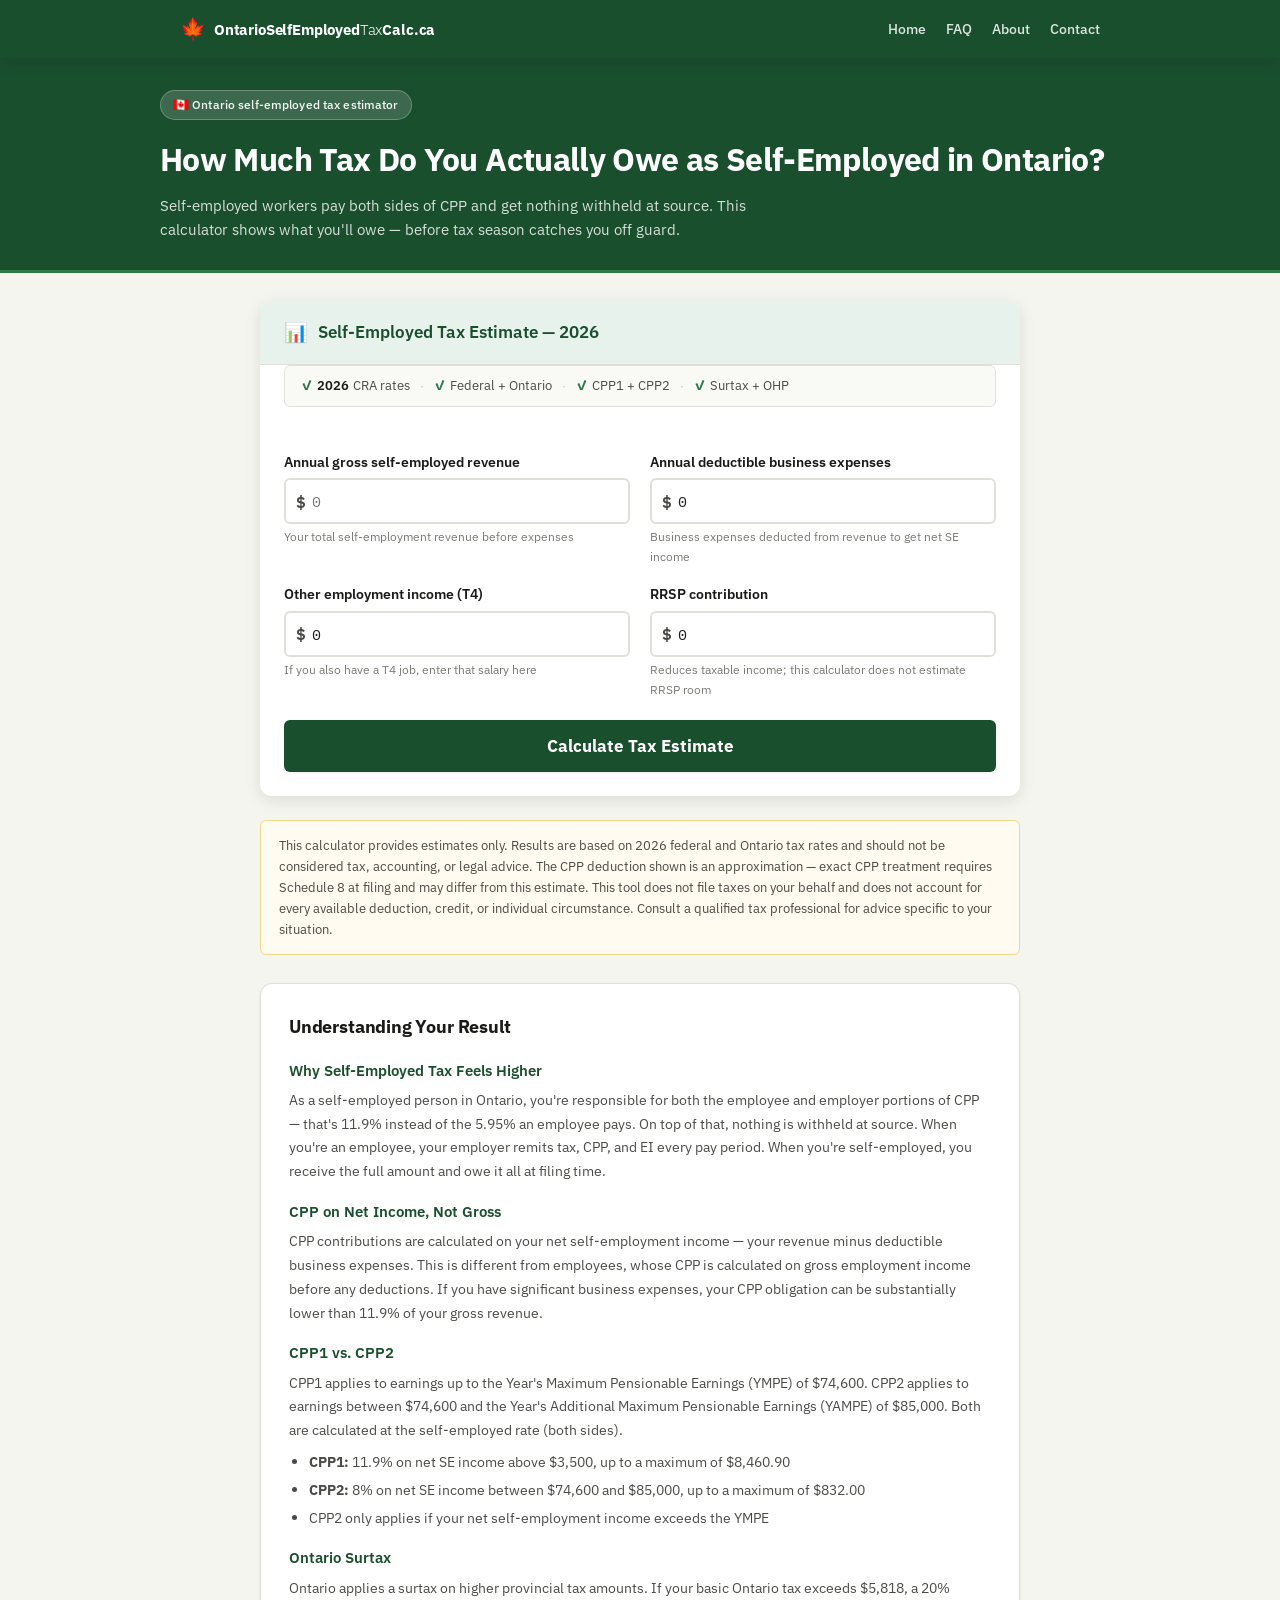
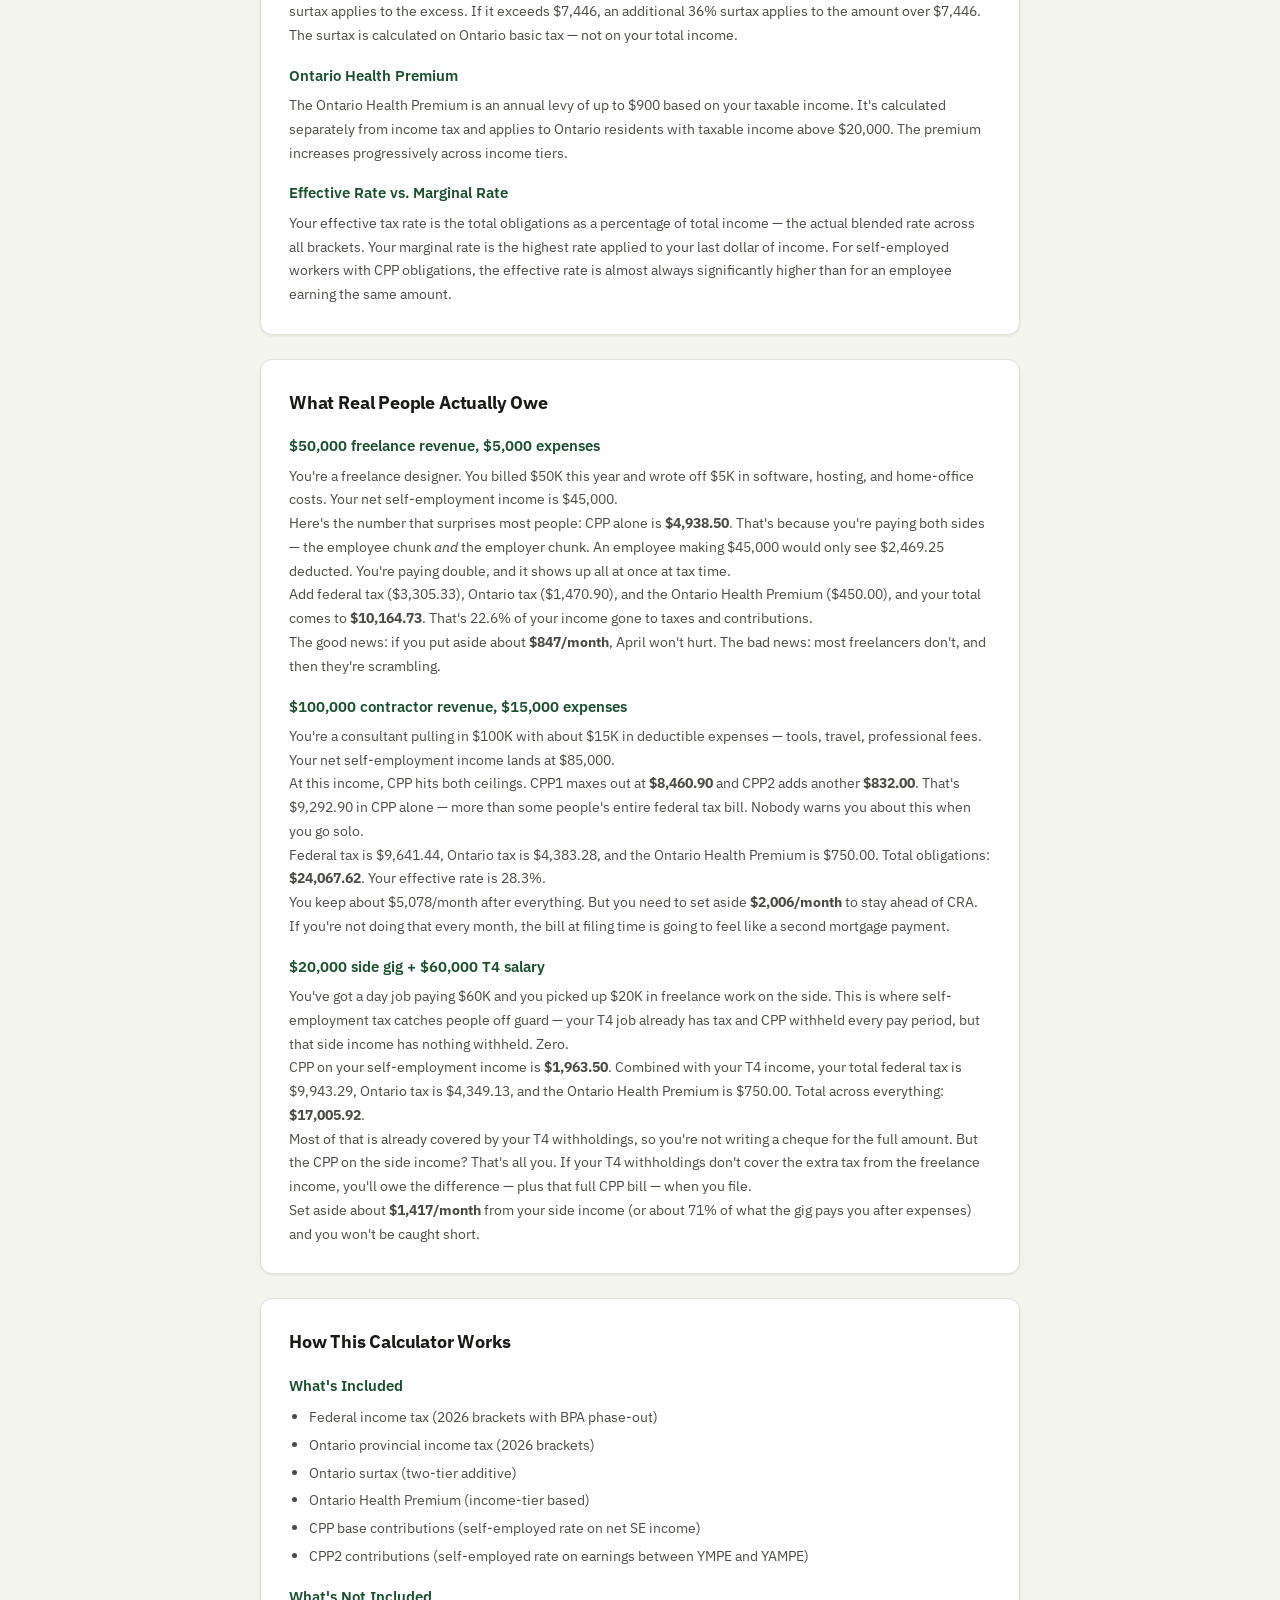
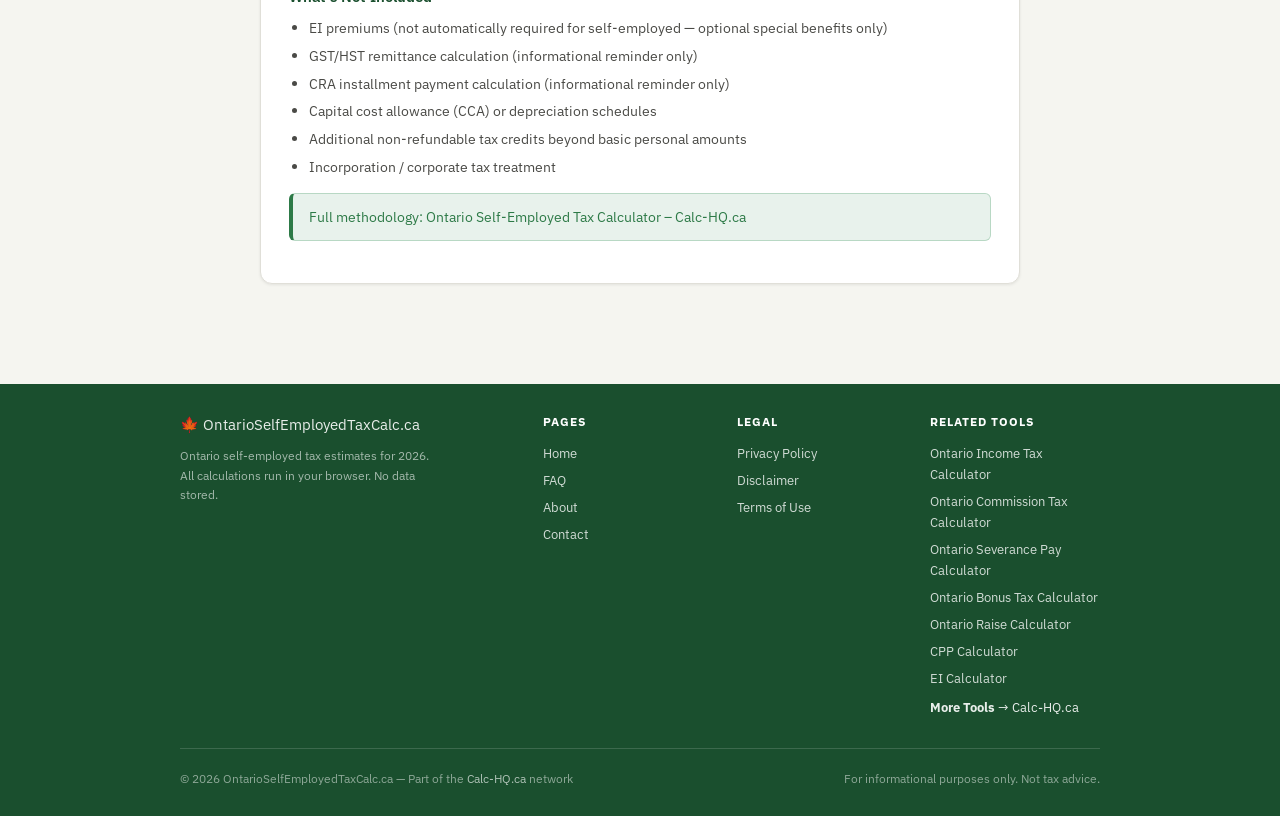
==== index.html @ 80883ee4 "Finalize self-employed calculator content and legal pages - Ontario self-employed tax calculator wit" ====
<!DOCTYPE html>
<html lang="en-CA">
<head>
  <meta charset="UTF-8">
  <meta name="viewport" content="width=device-width, initial-scale=1.0">
  <title>Ontario Self-Employed Tax Calculator 2026 — Federal + Ontario + CPP</title>
  <meta name="description" content="Estimate your total 2026 tax and CPP obligations as a self-employed Ontario resident. Includes federal tax, Ontario tax, Ontario Health Premium, surtax, CPP1, and CPP2.">
  <link rel="canonical" href="https://ontarioselfemployedtaxcalc.ca/">
  <link rel="preconnect" href="https://fonts.googleapis.com">
  <link rel="preconnect" href="https://fonts.gstatic.com" crossorigin>
  <link href="https://fonts.googleapis.com/css2?family=IBM+Plex+Sans:wght@300;400;500;600;700&family=IBM+Plex+Mono:wght@400;500;600&display=swap" rel="stylesheet">
  <link rel="stylesheet" href="css/style.css?v=1">
  <link rel="icon" href="data:image/svg+xml,<svg xmlns='http://www.w3.org/2000/svg' viewBox='0 0 100 100'><text y='.9em' font-size='90'>🍁</text></svg>">
  <script type="application/ld+json">
  {
    "@context": "https://schema.org",
    "@type": "WebApplication",
    "name": "Ontario Self-Employed Tax Calculator",
    "url": "https://ontarioselfemployedtaxcalc.ca",
    "description": "Estimate your total 2026 tax and CPP obligations as a self-employed Ontario resident. Includes federal tax, Ontario tax, Ontario Health Premium, surtax, CPP1, and CPP2.",
    "applicationCategory": "FinanceApplication",
    "operatingSystem": "Any",
    "browserRequirements": "Requires JavaScript",
    "offers": { "@type": "Offer", "price": "0", "priceCurrency": "CAD" },
    "creator": { "@type": "Organization", "name": "OntarioSelfEmployedTaxCalc.ca", "url": "https://ontarioselfemployedtaxcalc.ca" }
  }
  </script>
  <script async src="https://pagead2.googlesyndication.com/pagead/js/adsbygoogle.js?client=ca-pub-7744853829365165" crossorigin="anonymous"></script>
</head>
<body>

<!-- ─── Header ─────────────────────────────────────────────────────────── -->
<header class="site-header">
  <div class="header-inner">
    <a href="index.html" class="site-logo">
      <span class="logo-maple">🍁</span>
      <span class="logo-text">OntarioSelfEmployed<span>Tax</span>Calc.ca</span>
    </a>
    <nav class="site-nav" aria-label="Main navigation">
      <a href="index.html" class="active">Home</a>
      <a href="faq.html">FAQ</a>
      <a href="about.html">About</a>
      <a href="contact.html">Contact</a>
    </nav>
    <button class="hamburger" aria-label="Menu" aria-expanded="false">
      <span></span><span></span><span></span>
    </button>
  </div>
</header>

<!-- Mobile nav overlay -->
<div class="mobile-nav-overlay" id="mobile-overlay"></div>
<nav class="mobile-nav" id="mobile-nav">
  <a href="index.html">Home</a>
  <a href="faq.html">FAQ</a>
  <a href="about.html">About</a>
  <a href="contact.html">Contact</a>
</nav>

<!-- ─── Hero ───────────────────────────────────────────────────────────── -->
<section class="hero">
  <div class="hero-inner">
    <div class="hero-badge">🇨🇦 Ontario self-employed tax estimator</div>
    <h1>How Much Tax Do You Actually Owe as Self-Employed in Ontario?</h1>
    <p>Self-employed workers pay both sides of CPP and get nothing withheld at source. This calculator shows what you'll owe — before tax season catches you off guard.</p>
  </div>
</section>

<!-- ─── Main ────────────────────────────────────────────────────────────── -->
<main class="main-content">
  <div class="content-col">

    <!-- Calculator card -->
    <div class="calc-card">
      <div class="calc-header">
        <span class="calc-icon">📊</span>
        <h2>Self-Employed Tax Estimate — 2026</h2>
      </div>

      <div class="trust-strip">
        <span class="ts-item"><span>✓</span> <strong>2026</strong> CRA rates</span>
        <span class="ts-sep">·</span>
        <span class="ts-item"><span>✓</span> Federal + Ontario</span>
        <span class="ts-sep">·</span>
        <span class="ts-item"><span>✓</span> CPP1 + CPP2</span>
        <span class="ts-sep">·</span>
        <span class="ts-item"><span>✓</span> Surtax + OHP</span>
      </div>

      <div class="calc-body">
        <form id="calc-form" novalidate autocomplete="off">

          <div class="form-grid">

            <!-- Gross SE revenue -->
            <div class="field">
              <label for="gross-se">Annual gross self-employed revenue</label>
              <div class="input-wrap">
                <span class="input-prefix">$</span>
                <input type="number" id="gross-se" min="0" max="1000000" step="1" placeholder="0" inputmode="numeric" required>
              </div>
              <div class="hint">Your total self-employment revenue before expenses</div>
            </div>

            <!-- Business expenses -->
            <div class="field">
              <label for="expenses">Annual deductible business expenses</label>
              <div class="input-wrap">
                <span class="input-prefix">$</span>
                <input type="number" id="expenses" min="0" max="1000000" step="1" value="0" inputmode="numeric">
              </div>
              <div class="hint">Business expenses deducted from revenue to get net SE income</div>
            </div>

            <!-- Other employment income -->
            <div class="field">
              <label for="other-income">Other employment income (T4)</label>
              <div class="input-wrap">
                <span class="input-prefix">$</span>
                <input type="number" id="other-income" min="0" step="1" value="0" inputmode="numeric">
              </div>
              <div class="hint">If you also have a T4 job, enter that salary here</div>
            </div>

            <!-- RRSP contribution -->
            <div class="field">
              <label for="rrsp">RRSP contribution</label>
              <div class="input-wrap">
                <span class="input-prefix">$</span>
                <input type="number" id="rrsp" min="0" step="1" value="0" inputmode="numeric">
              </div>
              <div class="hint">Reduces taxable income; this calculator does not estimate RRSP room</div>
            </div>

          </div><!-- /form-grid -->

          <button type="submit" class="btn-calculate">Calculate Tax Estimate</button>

        </form>
      </div>
    </div><!-- /calc-card -->

    <!-- Ad unit -->
    <div class="ad-unit ad-inactive" aria-hidden="true">
      <ins class="adsbygoogle" data-ad-client="ca-pub-7744853829365165" data-ad-format="auto" data-full-width-responsive="true"></ins>
    </div>

    <!-- Results -->
    <div id="results" hidden aria-live="polite"></div>

    <!-- Reminders (GST/HST, installments) -->
    <div id="reminders" hidden></div>

    <!-- Disclaimer (near results) -->
    <div class="disclaimer-near-results">
      This calculator provides estimates only. Results are based on 2026 federal and Ontario tax rates and should not be considered tax, accounting, or legal advice. The CPP deduction shown is an approximation — exact CPP treatment requires Schedule 8 at filing and may differ from this estimate. This tool does not file taxes on your behalf and does not account for every available deduction, credit, or individual circumstance. Consult a qualified tax professional for advice specific to your situation.
    </div>

    <!-- Ad unit -->
    <div class="ad-unit ad-inactive" aria-hidden="true">
      <ins class="adsbygoogle" data-ad-client="ca-pub-7744853829365165" data-ad-format="auto" data-full-width-responsive="true"></ins>
    </div>

    <!-- Understanding Your Result -->
    <div class="info-section">
      <h2>Understanding Your Result</h2>

      <h3>Why Self-Employed Tax Feels Higher</h3>
      <p>As a self-employed person in Ontario, you're responsible for both the employee and employer portions of CPP — that's 11.9% instead of the 5.95% an employee pays. On top of that, nothing is withheld at source. When you're an employee, your employer remits tax, CPP, and EI every pay period. When you're self-employed, you receive the full amount and owe it all at filing time.</p>

      <h3>CPP on Net Income, Not Gross</h3>
      <p>CPP contributions are calculated on your net self-employment income — your revenue minus deductible business expenses. This is different from employees, whose CPP is calculated on gross employment income before any deductions. If you have significant business expenses, your CPP obligation can be substantially lower than 11.9% of your gross revenue.</p>

      <h3>CPP1 vs. CPP2</h3>
      <p>CPP1 applies to earnings up to the Year's Maximum Pensionable Earnings (YMPE) of $74,600. CPP2 applies to earnings between $74,600 and the Year's Additional Maximum Pensionable Earnings (YAMPE) of $85,000. Both are calculated at the self-employed rate (both sides).</p>
      <ul>
        <li><strong>CPP1:</strong> 11.9% on net SE income above $3,500, up to a maximum of $8,460.90</li>
        <li><strong>CPP2:</strong> 8% on net SE income between $74,600 and $85,000, up to a maximum of $832.00</li>
        <li>CPP2 only applies if your net self-employment income exceeds the YMPE</li>
      </ul>

      <h3>Ontario Surtax</h3>
      <p>Ontario applies a surtax on higher provincial tax amounts. If your basic Ontario tax exceeds $5,818, a 20% surtax applies to the excess. If it exceeds $7,446, an additional 36% surtax applies to the amount over $7,446. The surtax is calculated on Ontario basic tax — not on your total income.</p>

      <h3>Ontario Health Premium</h3>
      <p>The Ontario Health Premium is an annual levy of up to $900 based on your taxable income. It's calculated separately from income tax and applies to Ontario residents with taxable income above $20,000. The premium increases progressively across income tiers.</p>

      <h3>Effective Rate vs. Marginal Rate</h3>
      <p>Your effective tax rate is the total obligations as a percentage of total income — the actual blended rate across all brackets. Your marginal rate is the highest rate applied to your last dollar of income. For self-employed workers with CPP obligations, the effective rate is almost always significantly higher than for an employee earning the same amount.</p>
    </div>

    <!-- Ad unit -->
    <div class="ad-unit ad-inactive" aria-hidden="true">
      <ins class="adsbygoogle" data-ad-client="ca-pub-7744853829365165" data-ad-format="auto" data-full-width-responsive="true"></ins>
    </div>

    <!-- Example Calculations -->
    <div class="info-section">
      <h2>What Real People Actually Owe</h2>

      <h3>$50,000 freelance revenue, $5,000 expenses</h3>
      <p>You're a freelance designer. You billed $50K this year and wrote off $5K in software, hosting, and home-office costs. Your net self-employment income is $45,000.</p>
      <p>Here's the number that surprises most people: CPP alone is <strong>$4,938.50</strong>. That's because you're paying both sides — the employee chunk <em>and</em> the employer chunk. An employee making $45,000 would only see $2,469.25 deducted. You're paying double, and it shows up all at once at tax time.</p>
      <p>Add federal tax ($3,305.33), Ontario tax ($1,470.90), and the Ontario Health Premium ($450.00), and your total comes to <strong>$10,164.73</strong>. That's 22.6% of your income gone to taxes and contributions.</p>
      <p>The good news: if you put aside about <strong>$847/month</strong>, April won't hurt. The bad news: most freelancers don't, and then they're scrambling.</p>

      <h3>$100,000 contractor revenue, $15,000 expenses</h3>
      <p>You're a consultant pulling in $100K with about $15K in deductible expenses — tools, travel, professional fees. Your net self-employment income lands at $85,000.</p>
      <p>At this income, CPP hits both ceilings. CPP1 maxes out at <strong>$8,460.90</strong> and CPP2 adds another <strong>$832.00</strong>. That's $9,292.90 in CPP alone — more than some people's entire federal tax bill. Nobody warns you about this when you go solo.</p>
      <p>Federal tax is $9,641.44, Ontario tax is $4,383.28, and the Ontario Health Premium is $750.00. Total obligations: <strong>$24,067.62</strong>. Your effective rate is 28.3%.</p>
      <p>You keep about $5,078/month after everything. But you need to set aside <strong>$2,006/month</strong> to stay ahead of CRA. If you're not doing that every month, the bill at filing time is going to feel like a second mortgage payment.</p>

      <h3>$20,000 side gig + $60,000 T4 salary</h3>
      <p>You've got a day job paying $60K and you picked up $20K in freelance work on the side. This is where self-employment tax catches people off guard — your T4 job already has tax and CPP withheld every pay period, but that side income has nothing withheld. Zero.</p>
      <p>CPP on your self-employment income is <strong>$1,963.50</strong>. Combined with your T4 income, your total federal tax is $9,943.29, Ontario tax is $4,349.13, and the Ontario Health Premium is $750.00. Total across everything: <strong>$17,005.92</strong>.</p>
      <p>Most of that is already covered by your T4 withholdings, so you're not writing a cheque for the full amount. But the CPP on the side income? That's all you. If your T4 withholdings don't cover the extra tax from the freelance income, you'll owe the difference — plus that full CPP bill — when you file.</p>
      <p>Set aside about <strong>$1,417/month</strong> from your side income (or about 71% of what the gig pays you after expenses) and you won't be caught short.</p>
    </div>

    <!-- About / methodology -->
    <div class="info-section">
      <h2>How This Calculator Works</h2>

      <h3>What's Included</h3>
      <ul>
        <li>Federal income tax (2026 brackets with BPA phase-out)</li>
        <li>Ontario provincial income tax (2026 brackets)</li>
        <li>Ontario surtax (two-tier additive)</li>
        <li>Ontario Health Premium (income-tier based)</li>
        <li>CPP base contributions (self-employed rate on net SE income)</li>
        <li>CPP2 contributions (self-employed rate on earnings between YMPE and YAMPE)</li>
      </ul>

      <h3>What's Not Included</h3>
      <ul>
        <li>EI premiums (not automatically required for self-employed — optional special benefits only)</li>
        <li>GST/HST remittance calculation (informational reminder only)</li>
        <li>CRA installment payment calculation (informational reminder only)</li>
        <li>Capital cost allowance (CCA) or depreciation schedules</li>
        <li>Additional non-refundable tax credits beyond basic personal amounts</li>
        <li>Incorporation / corporate tax treatment</li>
      </ul>

      <div class="info-box">
        <a href="https://calc-hq.ca/methodology/">Full methodology: Ontario Self-Employed Tax Calculator – Calc-HQ.ca</a>
      </div>
    </div>

  </div><!-- /content-col -->
</main>

<!-- ─── Footer ──────────────────────────────────────────────────────────── -->
<footer class="site-footer">
  <div class="container">
    <div class="footer-grid">
      <div class="footer-brand">
        <div class="logo">🍁 OntarioSelfEmployedTaxCalc.ca</div>
        <p>Ontario self-employed tax estimates for 2026. All calculations run in your browser. No data stored.</p>
      </div>
      <div class="footer-col">
        <h4>PAGES</h4>
        <a href="index.html">Home</a>
        <a href="faq.html">FAQ</a>
        <a href="about.html">About</a>
        <a href="contact.html">Contact</a>
      </div>
      <div class="footer-col">
        <h4>LEGAL</h4>
        <a href="privacy.html">Privacy Policy</a>
        <a href="legal.html">Disclaimer</a>
        <a href="terms.html">Terms of Use</a>
      </div>
      <div class="footer-col">
        <h4>RELATED TOOLS</h4>
        <div id="related-tools"></div>
        <a href="https://calc-hq.ca/" class="more-tools-link" rel="noopener"><strong>More Tools</strong> → Calc-HQ.ca</a>
      </div>
    </div>
    <div class="footer-bottom">
      <span>© 2026 OntarioSelfEmployedTaxCalc.ca — Part of the <a href="https://calc-hq.ca/" rel="noopener">Calc-HQ.ca</a> network</span>
      <span>For informational purposes only. Not tax advice.</span>
    </div>
  </div>
</footer>

<script src="js/config.js"></script>
<script src="js/calculator.js"></script>
<script src="js/network.js"></script>

<!-- Hamburger menu logic -->
<script>
(function() {
  var hamburger = document.querySelector('.hamburger');
  var mobileNav = document.getElementById('mobile-nav');
  var overlay = document.getElementById('mobile-overlay');

  function toggleMenu() {
    var isOpen = hamburger.classList.toggle('active');
    mobileNav.classList.toggle('active', isOpen);
    overlay.classList.toggle('active', isOpen);
    hamburger.setAttribute('aria-expanded', String(isOpen));
    document.body.style.overflow = isOpen ? 'hidden' : '';
  }

  function closeMenu() {
    hamburger.classList.remove('active');
    mobileNav.classList.remove('active');
    overlay.classList.remove('active');
    hamburger.setAttribute('aria-expanded', 'false');
    document.body.style.overflow = '';
  }

  if (hamburger) {
    hamburger.addEventListener('click', toggleMenu);
  }
  if (overlay) {
    overlay.addEventListener('click', closeMenu);
  }
  if (mobileNav) {
    mobileNav.querySelectorAll('a').forEach(function(a) {
      a.addEventListener('click', closeMenu);
    });
  }
})();
</script>

</body>
</html>
---- css/style.css ----
/* ─── Design tokens ──────────────────────────────────────────────────────── */
:root {
  --bg:           #f5f5f0;
  --surface:      #ffffff;
  --surface-2:    #f9f9f6;
  --border:       #e0dfd8;
  --border-2:     #c8c7be;
  --text-primary: #1a1a18;
  --text-secondary:#4a4a46;
  --text-muted:   #7a7a74;
  --accent:       #1a4f2e;
  --accent-light: #e8f2ec;
  --accent-mid:   #2d7a47;
  --accent-hover: #153d24;
  --red:          #c0392b;
  --amber:        #c47a00;
  --radius:       6px;
  --radius-lg:    12px;
  --shadow-sm:    0 1px 3px rgba(0,0,0,0.08);
  --shadow:       0 4px 16px rgba(0,0,0,0.10);
  --shadow-lg:    0 8px 32px rgba(0,0,0,0.12);
  --max-width:    960px;
  --content-width: 760px;
}

/* ─── Reset ──────────────────────────────────────────────────────────────── */
*, *::before, *::after { box-sizing: border-box; margin: 0; padding: 0; }
html {
  font-size: 16px;
  scroll-behavior: smooth;
  max-width: 100%;
}
body {
  font-family: 'IBM Plex Sans', system-ui, sans-serif;
  background: var(--bg);
  color: var(--text-primary);
  line-height: 1.6;
  -webkit-font-smoothing: antialiased;
  max-width: 100%;
}
a { color: var(--accent-mid); text-decoration: none; }
a:hover { color: var(--accent-hover); text-decoration: underline; }
img, svg { display: block; max-width: 100%; }
table, pre, code, textarea, input { max-width: 100%; }

/* ─── Layout ─────────────────────────────────────────────────────────────── */
.container {
  max-width: var(--max-width);
  margin: 0 auto;
  padding: 0 20px;
}

/* ─── Page body (support pages) ─────────────────────────────────────────── */
.page-body {
  max-width: var(--content-width, 760px);
  margin: 32px auto;
  padding: 0 24px;
}
.page-body h2 {
  font-size: 1.1rem;
  font-weight: 700;
  color: var(--text-primary);
  margin: 28px 0 10px;
  letter-spacing: -0.01em;
}
.page-body h2:first-child { margin-top: 0; }
.page-body h3 {
  font-size: 0.95rem;
  font-weight: 600;
  color: var(--accent);
  margin: 18px 0 8px;
}
.page-body p {
  font-size: 0.9rem;
  color: var(--text-secondary);
  margin-bottom: 12px;
  line-height: 1.7;
}
.page-body ul, .page-body ol {
  padding-left: 20px;
  margin-bottom: 12px;
}
.page-body li {
  font-size: 0.9rem;
  color: var(--text-secondary);
  margin-bottom: 5px;
  line-height: 1.6;
}

/* ─── Header ─────────────────────────────────────────────────────────────── */
.site-header {
  background: var(--accent);
  color: #fff;
  height: 58px;
  position: sticky;
  top: 0;
  z-index: 100;
  box-shadow: var(--shadow);
}
.header-inner {
  max-width: var(--max-width);
  margin: 0 auto;
  padding: 0 20px;
  display: flex;
  align-items: center;
  justify-content: space-between;
  height: 100%;
}
.site-logo {
  display: flex;
  align-items: center;
  gap: 8px;
  color: #fff;
  font-weight: 700;
  font-size: 1rem;
  letter-spacing: -0.01em;
  text-decoration: none;
}
.site-logo:hover { color: rgba(255,255,255,0.85); text-decoration: none; }
.logo-maple { font-size: 1.3rem; line-height: 1; }
.logo-text { font-size: 0.95rem; font-weight: 700; }
.logo-text span { font-weight: 300; }
.site-nav {
  display: flex;
  align-items: center;
  gap: 20px;
}
.site-nav a {
  color: rgba(255,255,255,0.85);
  font-size: 0.875rem;
  font-weight: 500;
  text-decoration: none;
  transition: color 0.15s;
}
.site-nav a:hover { color: #fff; text-decoration: none; }

/* ─── Hamburger / Mobile Nav ────────────────────────────────────────────── */
.hamburger {
  display: none;
  background: none;
  border: none;
  cursor: pointer;
  padding: 8px;
  z-index: 110;
}
.hamburger span {
  display: block;
  width: 24px;
  height: 2px;
  background: #fff;
  border-radius: 2px;
  transition: transform 0.3s, opacity 0.3s;
}
.hamburger span + span { margin-top: 6px; }
.hamburger.active span:nth-child(1) { transform: translateY(8px) rotate(45deg); }
.hamburger.active span:nth-child(2) { opacity: 0; }
.hamburger.active span:nth-child(3) { transform: translateY(-8px) rotate(-45deg); }

.mobile-nav-overlay {
  display: none;
  position: fixed;
  top: 58px;
  left: 0;
  right: 0;
  bottom: 0;
  background: rgba(0,0,0,0.5);
  z-index: 99;
  opacity: 0;
  transition: opacity 0.3s;
}
.mobile-nav-overlay.active {
  display: block;
  opacity: 1;
}
.mobile-nav {
  display: none;
  position: fixed;
  top: 58px;
  right: 0;
  width: 260px;
  max-width: 80vw;
  height: calc(100vh - 58px);
  background: var(--accent);
  z-index: 105;
  padding: 20px;
  transform: translateX(100%);
  transition: transform 0.3s ease;
  overflow-y: auto;
}
.mobile-nav.active {
  display: block;
  transform: translateX(0);
}
.mobile-nav a {
  display: block;
  color: rgba(255,255,255,0.85);
  font-size: 1rem;
  font-weight: 500;
  padding: 12px 0;
  border-bottom: 1px solid rgba(255,255,255,0.15);
  text-decoration: none;
  transition: color 0.15s;
}
.mobile-nav a:hover { color: #fff; }

/* ─── Hero ───────────────────────────────────────────────────────────────── */
.hero {
  background: var(--accent);
  color: #fff;
  padding: 32px 20px 28px;
  border-bottom: 3px solid var(--accent-mid);
}
.hero-inner {
  max-width: var(--max-width);
  margin: 0 auto;
}
.hero h1 {
  font-size: clamp(1.4rem, 4vw, 2rem);
  font-weight: 700;
  letter-spacing: -0.02em;
  margin-bottom: 8px;
}
.hero p {
  color: rgba(255,255,255,0.82);
  font-size: 0.95rem;
  max-width: 620px;
}
.hero-badge {
  display: inline-flex;
  align-items: center;
  gap: 6px;
  background: rgba(255,255,255,0.15);
  border: 1px solid rgba(255,255,255,0.25);
  border-radius: 20px;
  padding: 4px 12px;
  font-size: 0.78rem;
  font-weight: 500;
  letter-spacing: 0.01em;
  margin-bottom: 14px;
  color: rgba(255,255,255,0.95);
}

/* Hero for inner pages */
.page-hero {
  background: var(--accent);
  color: #fff;
  padding: 28px 0 24px;
  border-bottom: 3px solid var(--accent-mid);
}
.page-hero h1 {
  font-size: clamp(1.3rem, 3.5vw, 1.8rem);
  font-weight: 700;
  letter-spacing: -0.02em;
  margin-bottom: 6px;
}
.page-hero p {
  color: rgba(255,255,255,0.82);
  font-size: 0.9rem;
}

/* ─── Main content area ──────────────────────────────────────────────────── */
.main-content {
  max-width: var(--max-width);
  margin: 0 auto;
  padding: 28px 20px 56px;
}
.content-col {
  max-width: 760px;
  margin: 0 auto;
}

/* ─── Calculator card ────────────────────────────────────────────────────── */
.calc-card {
  background: var(--surface);
  border-radius: var(--radius-lg);
  box-shadow: var(--shadow);
  margin-bottom: 24px;
  overflow: hidden;
}
.calc-header {
  background: var(--accent-light);
  border-bottom: 1px solid var(--border);
  padding: 16px 24px;
  display: flex;
  align-items: center;
  gap: 10px;
}
.calc-header h2 {
  font-size: 1.05rem;
  font-weight: 600;
  color: var(--accent);
  margin: 0;
}
.calc-icon { font-size: 1.2rem; }
.calc-body {
  padding: 24px;
}

/* ─── Form ───────────────────────────────────────────────────────────────── */
.form-grid {
  display: grid;
  grid-template-columns: 1fr 1fr;
  gap: 16px 20px;
  margin-bottom: 20px;
}
.field-full { grid-column: 1 / -1; }

.field label {
  display: block;
  font-size: 0.875rem;
  font-weight: 600;
  color: var(--text-primary);
  margin-bottom: 5px;
}
.field .hint {
  font-size: 0.78rem;
  color: var(--text-muted);
  margin-top: 3px;
}
.input-wrap {
  position: relative;
  display: flex;
  align-items: center;
}
.input-prefix {
  position: absolute;
  left: 12px;
  font-size: 1rem;
  font-weight: 600;
  color: var(--text-secondary);
  font-family: 'IBM Plex Mono', monospace;
  pointer-events: none;
  user-select: none;
}
.input-wrap input[type="number"],
.input-wrap input[type="text"] {
  width: 100%;
  padding: 11px 12px 11px 26px;
  border: 2px solid var(--border);
  border-radius: var(--radius);
  font-family: 'IBM Plex Mono', monospace;
  font-size: 0.95rem;
  color: var(--text-primary);
  background: var(--surface);
  transition: border-color 0.15s, box-shadow 0.15s;
  -moz-appearance: textfield;
}
.input-wrap input[type="number"]::-webkit-outer-spin-button,
.input-wrap input[type="number"]::-webkit-inner-spin-button { -webkit-appearance: none; }
.input-wrap input:focus {
  outline: none;
  border-color: var(--accent-mid);
  box-shadow: 0 0 0 3px rgba(45,122,71,0.12);
}
select {
  width: 100%;
  padding: 11px 12px;
  border: 2px solid var(--border);
  border-radius: var(--radius);
  font-family: 'IBM Plex Sans', sans-serif;
  font-size: 0.9rem;
  color: var(--text-primary);
  background: var(--surface);
  cursor: pointer;
  transition: border-color 0.15s, box-shadow 0.15s;
}
select:focus {
  outline: none;
  border-color: var(--accent-mid);
  box-shadow: 0 0 0 3px rgba(45,122,71,0.12);
}

/* Calculate button */
.btn-calculate {
  width: 100%;
  padding: 15px 24px;
  background: var(--accent);
  color: #fff;
  border: none;
  border-radius: var(--radius);
  font-family: 'IBM Plex Sans', sans-serif;
  font-size: 1.05rem;
  font-weight: 700;
  cursor: pointer;
  box-shadow: var(--shadow-sm);
  transition: background 0.15s, box-shadow 0.15s;
}
.btn-calculate:hover {
  background: var(--accent-hover);
  box-shadow: var(--shadow);
}
.btn-calculate:active { transform: translateY(1px); }

/* ─── Trust strip (inside calc-card) ────────────────────────────────────── */
.trust-strip {
  display: flex;
  flex-wrap: wrap;
  align-items: center;
  gap: 6px 10px;
  background: var(--surface-2);
  border: 1px solid var(--border);
  border-radius: var(--radius);
  padding: 10px 16px;
  margin: 0 24px 20px;
  font-size: 0.8rem;
  color: var(--text-secondary);
}
.ts-item { display: flex; align-items: center; gap: 4px; }
.ts-item span { color: var(--accent-mid); font-weight: 700; }
.ts-item strong { font-weight: 600; color: var(--text-primary); }
.ts-sep { color: var(--border-2); font-size: 0.75rem; }

/* ─── Results ────────────────────────────────────────────────────────────── */
#results {
  background: var(--surface);
  border-radius: var(--radius-lg);
  box-shadow: var(--shadow);
  margin-bottom: 28px;
  overflow: hidden;
}
.results-inner { padding: 24px; }
.results-title {
  font-size: 1rem;
  font-weight: 700;
  color: var(--accent);
  margin-bottom: 16px;
}
.result-table {
  border: 1px solid var(--border);
  border-radius: var(--radius);
  overflow: hidden;
  margin-bottom: 16px;
}
.result-row {
  display: flex;
  justify-content: space-between;
  align-items: center;
  padding: 10px 16px;
  border-bottom: 1px solid var(--border);
  font-size: 0.9rem;
}
.result-row:last-child { border-bottom: none; }
.result-row small {
  font-weight: 400;
  color: var(--text-muted);
  font-size: 0.78rem;
  display: block;
  margin-top: 2px;
}
.result-row.result-bold {
  background: var(--accent-light);
  font-weight: 600;
}
.result-row.result-highlight {
  background: var(--accent);
  color: #fff;
  font-weight: 600;
}
.result-row.result-highlight .rr-value { color: #fff; }
.result-row.result-highlight small { color: rgba(255,255,255,0.7); }
.rr-value {
  font-family: 'IBM Plex Mono', monospace;
  font-size: 0.95rem;
  font-weight: 600;
  color: var(--text-primary);
  white-space: nowrap;
}

/* Rate blocks */
.rate-blocks {
  display: grid;
  grid-template-columns: 1fr 1fr;
  gap: 12px;
  margin-bottom: 16px;
}
.rate-block {
  background: var(--surface-2);
  border: 1px solid var(--border);
  border-radius: var(--radius);
  padding: 12px 14px;
}
.rate-label {
  font-size: 0.78rem;
  font-weight: 600;
  color: var(--text-secondary);
  text-transform: uppercase;
  letter-spacing: 0.04em;
  margin-bottom: 4px;
}
.rate-value {
  font-family: 'IBM Plex Mono', monospace;
  font-size: 1.4rem;
  font-weight: 700;
  color: var(--accent);
  white-space: nowrap;
}
.rate-sub {
  font-size: 0.73rem;
  color: var(--text-muted);
  margin-top: 2px;
}

/* ─── CPP Callout ─────────────────────────────────────────────────────────── */
.cpp-callout {
  background: #fff8e1;
  border: 1px solid #f0d98a;
  border-left: 4px solid var(--amber);
  border-radius: var(--radius);
  padding: 16px 20px;
  font-size: 0.88rem;
  color: var(--text-secondary);
  line-height: 1.65;
  margin-top: 4px;
}
.cpp-callout strong {
  color: var(--amber);
  font-weight: 700;
}

/* ─── Reminders ──────────────────────────────────────────────────────────── */
.reminder-block {
  border-radius: var(--radius);
  padding: 12px 16px;
  font-size: 0.85rem;
  color: var(--text-secondary);
  line-height: 1.6;
  margin-bottom: 12px;
}
.reminder-amber {
  background: #fff8e1;
  border: 1px solid #f0d98a;
  border-left: 4px solid var(--amber);
}
.reminder-amber strong { color: var(--amber); }
.reminder-info {
  background: var(--accent-light);
  border: 1px solid #b8d8c4;
  border-left: 4px solid var(--accent-mid);
}
.reminder-info strong { color: var(--accent-mid); }

/* Error message */
.error-msg {
  padding: 14px 16px;
  background: #fff5f5;
  border: 1px solid #f5c6cb;
  border-radius: var(--radius);
  color: var(--red);
  font-size: 0.875rem;
}

/* ─── Disclaimer (near results) ─────────────────────────────────────────── */
.disclaimer-near-results {
  background: #fffbf0;
  border: 1px solid #f0d98a;
  border-radius: var(--radius);
  padding: 14px 18px;
  font-size: 0.8rem;
  color: var(--text-secondary);
  line-height: 1.65;
  margin-bottom: 28px;
}

/* ─── Ad Units ──────────────────────────────────────────────────────────── */
.ad-unit { margin: 20px 0; min-height: 0; }
.ad-inactive { display: none; }

/* ─── Info / methodology sections ────────────────────────────────────────── */
.info-section {
  background: var(--surface);
  border: 1px solid var(--border);
  border-radius: var(--radius-lg);
  padding: 28px;
  margin-bottom: 24px;
  box-shadow: var(--shadow-sm);
}
.info-section h2 {
  font-size: 1.15rem;
  font-weight: 700;
  color: var(--text-primary);
  letter-spacing: -0.01em;
  margin-bottom: 12px;
}
.info-section h3 {
  font-size: 0.95rem;
  font-weight: 600;
  color: var(--accent);
  margin: 16px 0 6px;
}
.info-section p, .info-section li {
  font-size: 0.9rem;
  color: var(--text-secondary);
  line-height: 1.65;
}
.info-section ul, .info-section ol {
  margin: 8px 0 8px 20px;
}
.info-section li { margin-bottom: 4px; }

.info-box {
  background: var(--accent-light);
  border: 1px solid #b8d8c4;
  border-left: 4px solid var(--accent-mid);
  border-radius: var(--radius);
  padding: 12px 16px;
  font-size: 0.875rem;
  color: var(--text-secondary);
  margin: 14px 0;
}

.formula {
  background: var(--surface-2);
  border-left: 3px solid var(--accent-mid);
  padding: 10px 16px;
  border-radius: 0 var(--radius) var(--radius) 0;
  font-family: 'IBM Plex Mono', monospace;
  font-size: 0.82rem;
  color: var(--text-secondary);
  margin: 10px 0;
  overflow-x: auto;
}

/* ─── Page content (about, faq, etc.) ───────────────────────────────────── */
.page-content {
  padding: 32px 20px 56px;
}
.page-content h2 {
  font-size: 1.15rem;
  font-weight: 700;
  color: var(--text-primary);
  margin: 24px 0 8px;
}
.page-content h2:first-child { margin-top: 0; }
.page-content h3 {
  font-size: 0.95rem;
  font-weight: 600;
  color: var(--accent);
  margin: 18px 0 6px;
}
.page-content p {
  font-size: 0.92rem;
  color: var(--text-secondary);
  line-height: 1.7;
  margin-bottom: 12px;
}
.page-content ul, .page-content ol {
  margin: 8px 0 12px 20px;
  font-size: 0.92rem;
  color: var(--text-secondary);
  line-height: 1.7;
}
.page-content li { margin-bottom: 4px; }
.page-content a { color: var(--accent-mid); }
.page-content a:hover { color: var(--accent-hover); }

/* FAQ accordion */
.faq-item {
  border: 1px solid var(--border);
  border-radius: var(--radius);
  margin-bottom: 8px;
  overflow: hidden;
}
.faq-q {
  width: 100%;
  text-align: left;
  background: var(--surface);
  border: none;
  padding: 14px 16px;
  font-family: 'IBM Plex Sans', sans-serif;
  font-size: 0.92rem;
  font-weight: 600;
  color: var(--text-primary);
  cursor: pointer;
  display: flex;
  justify-content: space-between;
  align-items: center;
  transition: background 0.15s;
}
.faq-q:hover { background: var(--accent-light); }
.faq-q[aria-expanded="true"] { background: var(--accent-light); color: var(--accent); }
.faq-icon { font-size: 0.75rem; color: var(--text-muted); transition: transform 0.2s; }
.faq-q[aria-expanded="true"] .faq-icon { transform: rotate(90deg); }
.faq-a {
  padding: 0 16px;
  max-height: 0;
  overflow: hidden;
  transition: max-height 0.25s ease, padding 0.2s;
}
.faq-a.open {
  padding: 12px 16px 16px;
  max-height: 800px;
}
.faq-a p, .faq-a ul { font-size: 0.88rem; color: var(--text-secondary); }
.faq-a ul { margin-left: 18px; margin-top: 6px; }

/* ─── Contact form ───────────────────────────────────────────────────────── */
.contact-form {
  background: var(--surface);
  border: 1px solid var(--border);
  border-radius: var(--radius-lg);
  padding: 24px;
  margin: 20px 0 28px;
  display: flex;
  flex-direction: column;
  gap: 16px;
}
.contact-form .field label {
  display: block;
  font-size: 0.875rem;
  font-weight: 600;
  color: var(--text-primary);
  margin-bottom: 5px;
}
.contact-form input,
.contact-form textarea {
  width: 100%;
  padding: 11px 14px;
  border: 2px solid var(--border);
  border-radius: var(--radius);
  font-family: 'IBM Plex Sans', sans-serif;
  font-size: 0.9rem;
  color: var(--text-primary);
  background: var(--surface);
  transition: border-color 0.15s, box-shadow 0.15s;
}
.contact-form input:focus,
.contact-form textarea:focus {
  outline: none;
  border-color: var(--accent-mid);
  box-shadow: 0 0 0 3px rgba(45,122,71,0.12);
}
.contact-form textarea {
  min-height: 110px;
  resize: vertical;
}
.calc-btn {
  display: inline-block;
  padding: 13px 28px;
  background: var(--accent);
  color: #fff;
  border: none;
  border-radius: var(--radius);
  font-family: 'IBM Plex Sans', sans-serif;
  font-size: 1rem;
  font-weight: 700;
  cursor: pointer;
  box-shadow: var(--shadow-sm);
  transition: background 0.15s, box-shadow 0.15s;
}
.calc-btn:hover { background: var(--accent-hover); box-shadow: var(--shadow); }
.calc-btn:disabled { opacity: 0.7; cursor: not-allowed; }

/* ─── Footer ─────────────────────────────────────────────────────────────── */
.site-footer {
  background: var(--accent);
  color: rgba(255,255,255,0.7);
  padding: 28px 20px;
  margin-top: 20px;
  font-size: 0.82rem;
}
.footer-grid {
  display: grid;
  grid-template-columns: 2fr 1fr 1fr 1fr;
  gap: 32px;
  padding-bottom: 24px;
  margin-bottom: 20px;
  border-bottom: 1px solid rgba(255,255,255,0.15);
  max-width: var(--max-width);
  margin-left: auto;
  margin-right: auto;
}
.footer-brand .logo {
  font-size: 0.95rem;
  color: rgba(255,255,255,0.9);
  margin-bottom: 10px;
  display: block;
}
.footer-brand p {
  font-size: 0.78rem;
  color: rgba(255,255,255,0.6);
  line-height: 1.55;
  max-width: 260px;
}
.footer-col h4 {
  font-size: 0.75rem;
  font-weight: 700;
  text-transform: uppercase;
  letter-spacing: 0.08em;
  color: #fff;
  margin-bottom: 12px;
}
.footer-col a {
  display: block;
  color: rgba(255,255,255,0.8);
  font-size: 0.82rem;
  margin-bottom: 6px;
  text-decoration: none;
  transition: color 0.15s;
}
.footer-col a:hover { color: #fff; text-decoration: none; }
.more-tools-link {
  display: inline-block;
  margin-top: 8px;
  color: rgba(255,255,255,0.9) !important;
  font-size: 0.85rem;
}
.footer-bottom {
  max-width: var(--max-width);
  margin: 0 auto;
  display: flex;
  justify-content: space-between;
  align-items: center;
  flex-wrap: wrap;
  gap: 8px;
  font-size: 0.75rem;
  color: rgba(255,255,255,0.5);
}
.footer-bottom a { color: rgba(255,255,255,0.65); }
.footer-bottom a:hover { color: #fff; }

/* ─── Responsive ─────────────────────────────────────────────────────────── */

@media (max-width: 1280px) {
  .footer-grid { gap: 24px; }
}

@media (max-width: 1100px) {
  .footer-grid { grid-template-columns: 1.5fr 1fr 1fr 1fr; gap: 20px; }
}

@media (max-width: 1024px) {
  .hamburger { display: flex; flex-direction: column; justify-content: center; gap: 0; }
  .site-nav { display: none; }
  .footer-grid { grid-template-columns: 1fr 1fr; gap: 24px; }
  .footer-brand { grid-column: 1 / -1; }
}

@media (max-width: 834px) {
  .hero h1 { font-size: clamp(1.2rem, 3.5vw, 1.8rem); }
  .hero p { font-size: 0.9rem; }
  .info-section { padding: 20px; }
}

@media (max-width: 820px) {
  .form-grid { gap: 12px 16px; }
}

@media (max-width: 768px) {
  .main-content { padding: 20px 16px 48px; }
  .calc-body { padding: 16px; }
  .calc-header { padding: 14px 16px; }
  .trust-strip { margin: 0 16px 16px; padding: 8px 12px; font-size: 0.75rem; }
  .ts-sep { display: none; }
  .hero { padding: 24px 16px 20px; }
  .page-content { padding: 24px 16px 48px; }
  .page-hero { padding: 22px 0 18px; }
  .page-hero h1 { font-size: 1.2rem; }
  .results-inner { padding: 16px; }
}

@media (max-width: 479px) {
  /* Mobile: single column, full width */
  .form-grid { grid-template-columns: 1fr; }
  .field-full { grid-column: 1; }
  .rate-blocks { grid-template-columns: 1fr; }
  .footer-grid { grid-template-columns: 1fr; gap: 20px; }
  .footer-brand { grid-column: unset; }
  .header-inner { padding: 0 14px; }
  .site-logo .logo-text { font-size: 0.85rem; }
  .result-row { flex-direction: row; }
  .rr-value { font-size: 0.88rem; }
  .info-section { padding: 16px; }
  .result-row small { font-size: 0.72rem; }

  /* Input fields ≥ 16px, height ≥ 44px for iOS */
  .input-wrap input[type="number"],
  .input-wrap input[type="text"] {
    font-size: 16px;
    min-height: 44px;
    padding: 10px 12px 10px 26px;
  }
  select {
    font-size: 16px;
    min-height: 44px;
  }
  .btn-calculate {
    font-size: 16px;
    min-height: 48px;
  }
  .field label { font-size: 0.875rem; }

  /* CPP callout: full width, 16px padding, 14px min font */
  .cpp-callout {
    padding: 16px;
    font-size: 0.85rem;
  }
  /* Disclaimer: 13px min */
  .disclaimer-near-results { font-size: 13px; }
  /* Footer: single column, 13px min */
  .site-footer { font-size: 13px; }
  /* IBM Plex Mono: 14px minimum on mobile */
  .rr-value { font-size: 14px; }
  .rate-value { font-size: 1.2rem; }
}

@media (max-width: 375px) {
  .site-logo .logo-text { font-size: 0.8rem; }
  .footer-bottom { flex-direction: column; align-items: flex-start; gap: 6px; }
  .hero h1 { font-size: 1.15rem; }
}

@media (max-width: 360px) {
  .header-inner { padding: 0 10px; }
  .hero { padding: 18px 12px 16px; }
  .calc-body { padding: 12px; }
  .calc-header { padding: 12px; }
  .trust-strip { margin: 0 12px 12px; }
}

@media (max-width: 320px) {
  html { font-size: 14px; }
  .site-logo .logo-text { font-size: 0.75rem; }
  .mobile-nav { width: 100%; max-width: 100vw; }
}
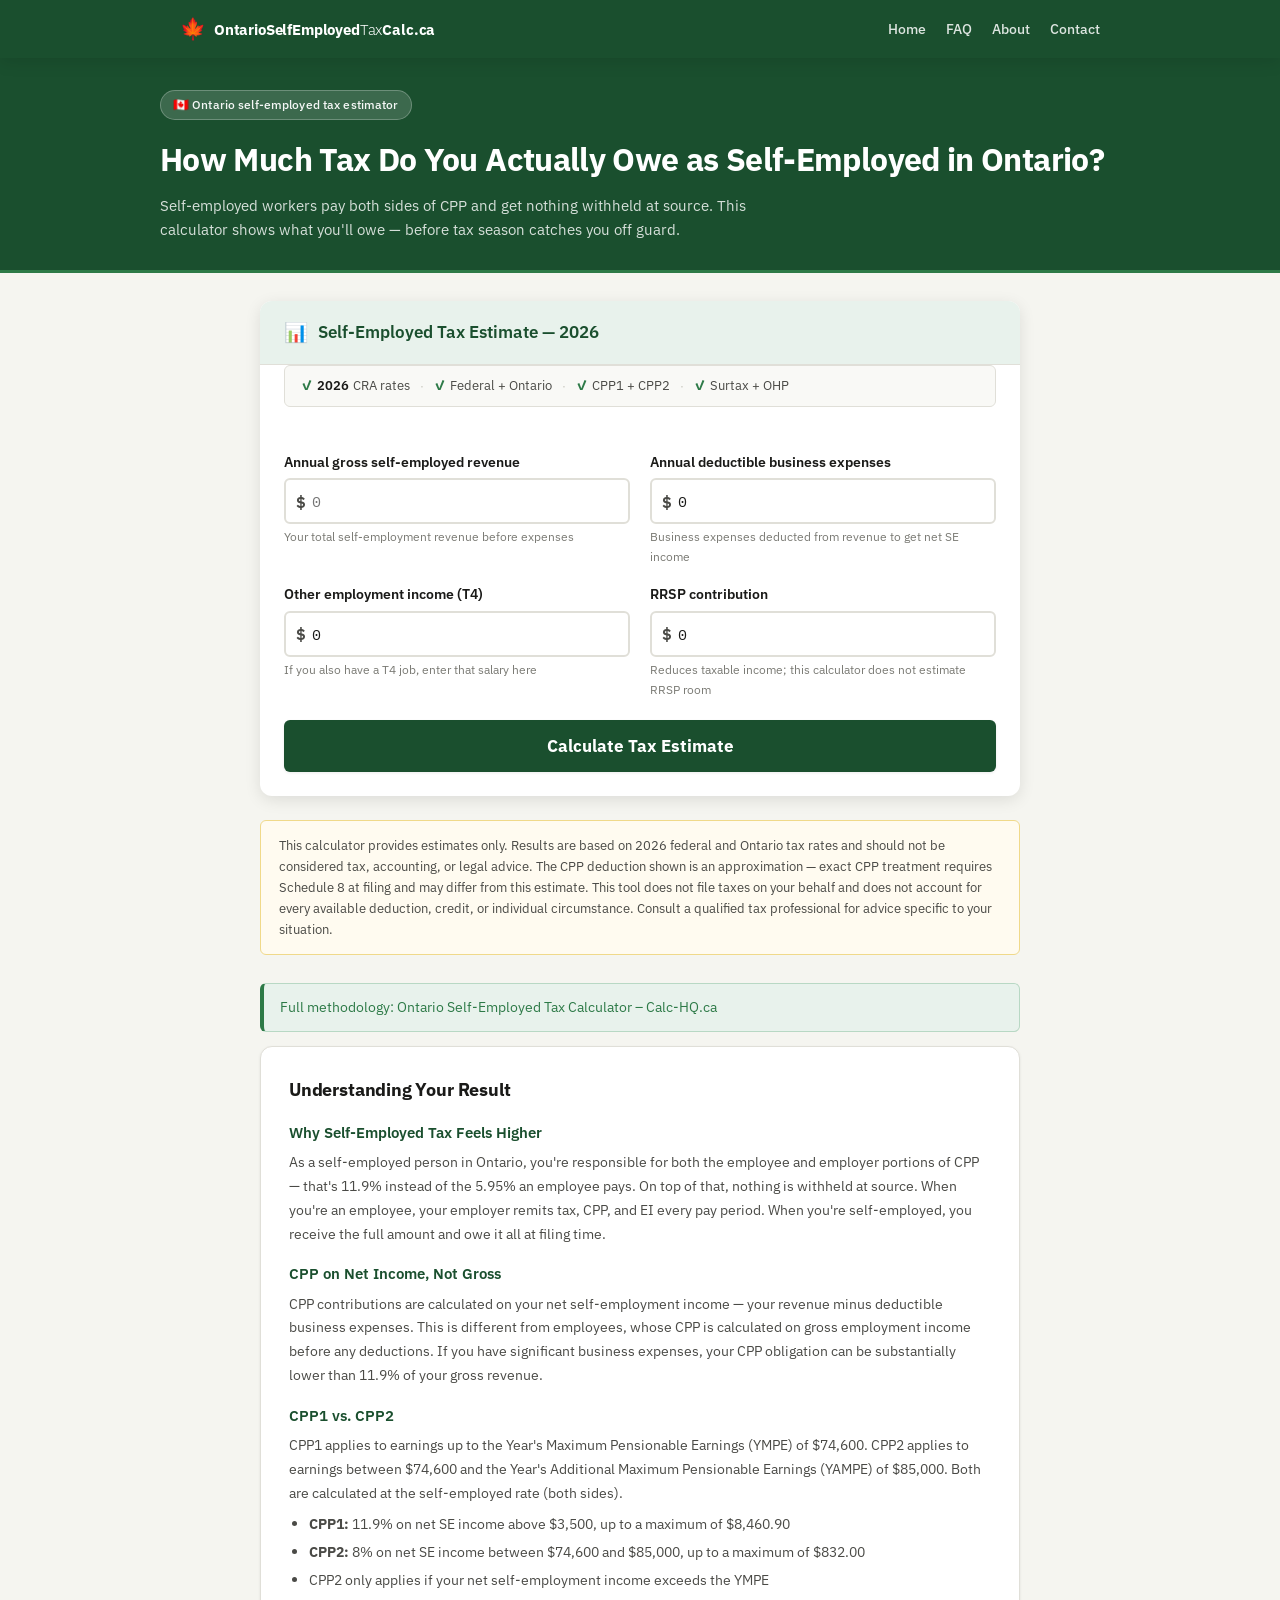
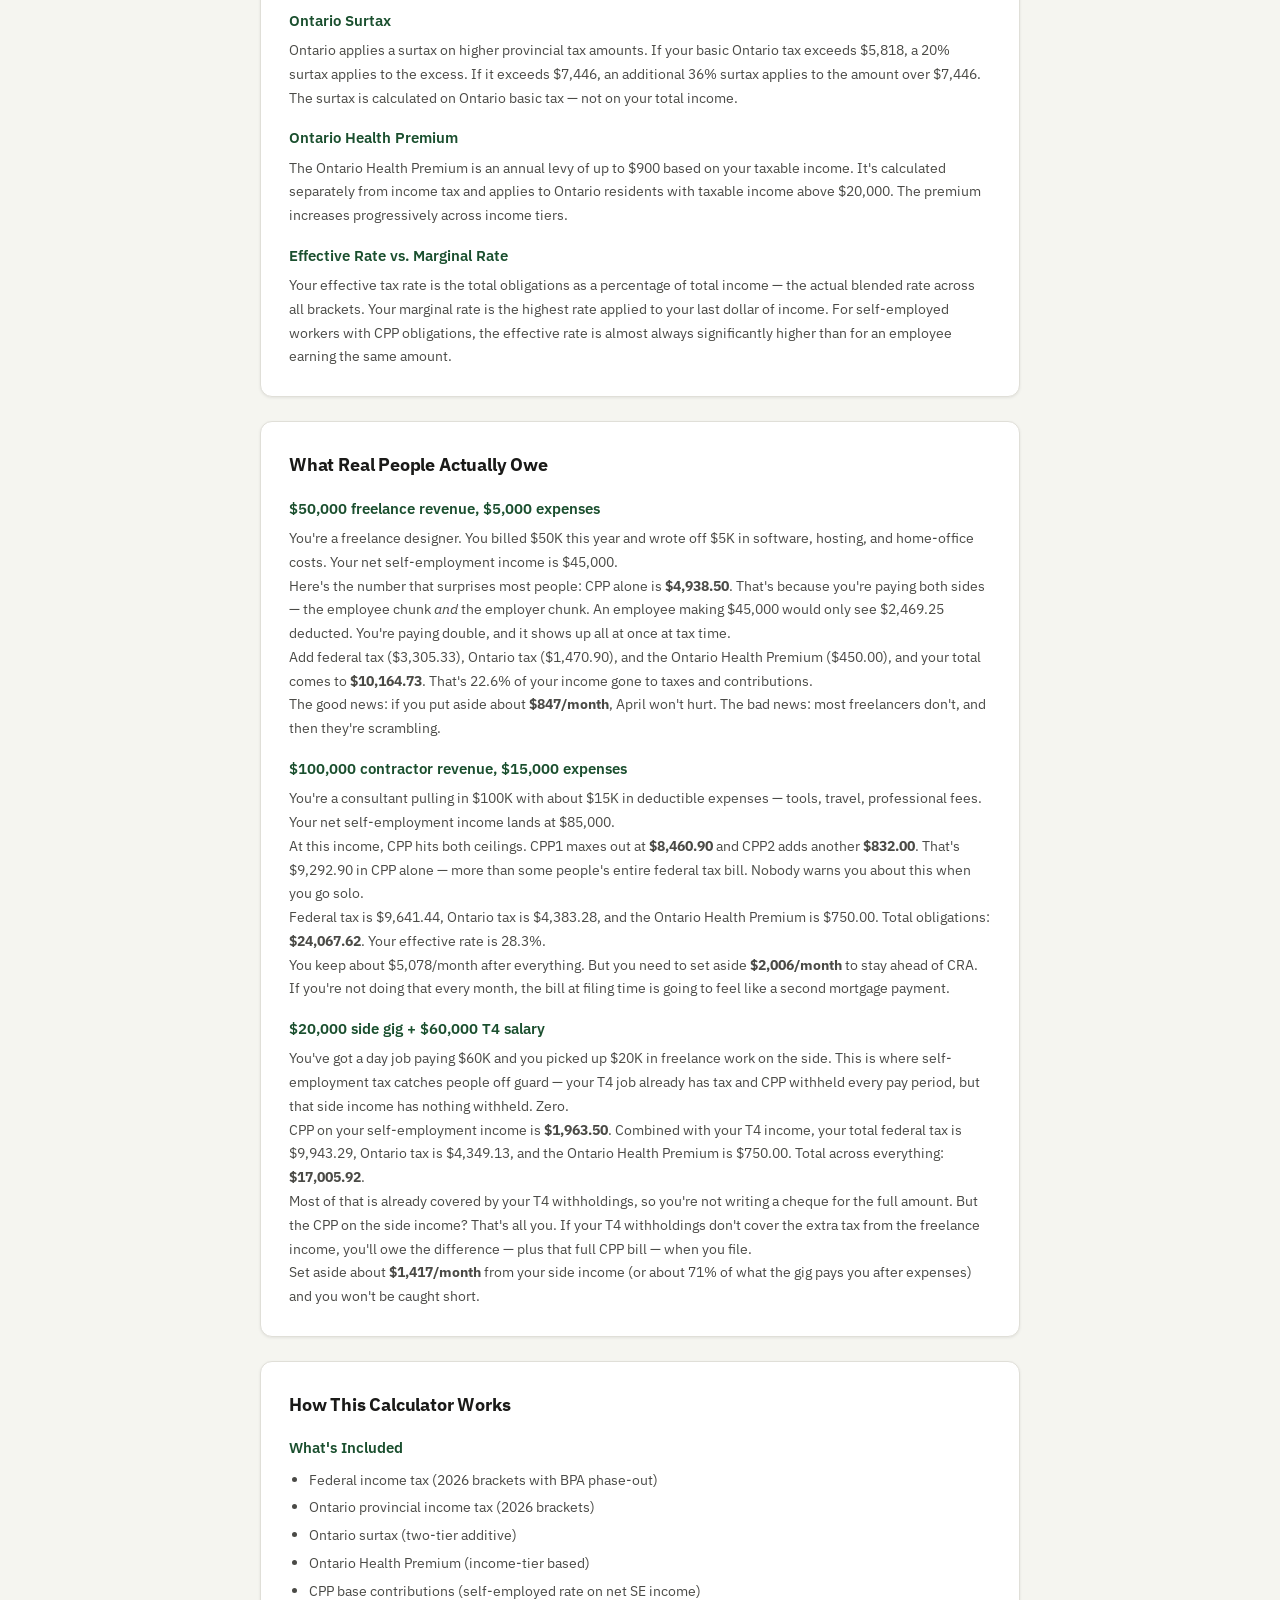
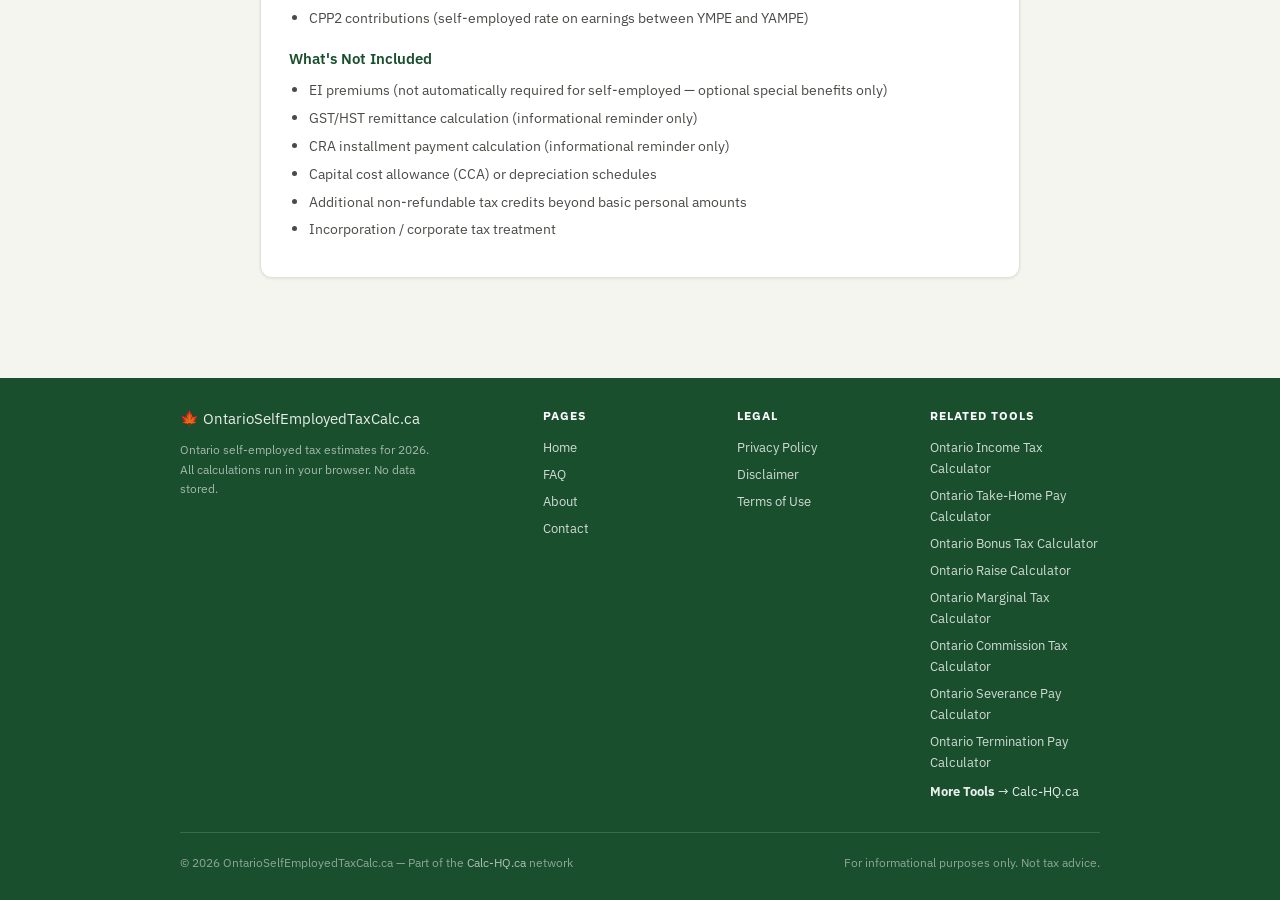
==== commit edf9bcd5: "Fix self-employed methodology box placement" ====
--- a/index.html
+++ b/index.html
@@ -161,6 +161,11 @@
       <ins class="adsbygoogle" data-ad-client="ca-pub-7744853829365165" data-ad-format="auto" data-full-width-responsive="true"></ins>
     </div>
 
+    <!-- Methodology -->
+    <div class="info-box">
+      <a href="https://calc-hq.ca/methodology/ontario-self-employed-tax/">Full methodology: Ontario Self-Employed Tax Calculator – Calc-HQ.ca</a>
+    </div>
+
     <!-- Understanding Your Result -->
     <div class="info-section">
       <h2>Understanding Your Result</h2>
@@ -241,9 +246,6 @@
         <li>Incorporation / corporate tax treatment</li>
       </ul>
 
-      <div class="info-box">
-        <a href="https://calc-hq.ca/methodology/">Full methodology: Ontario Self-Employed Tax Calculator – Calc-HQ.ca</a>
-      </div>
     </div>
 
   </div><!-- /content-col -->
